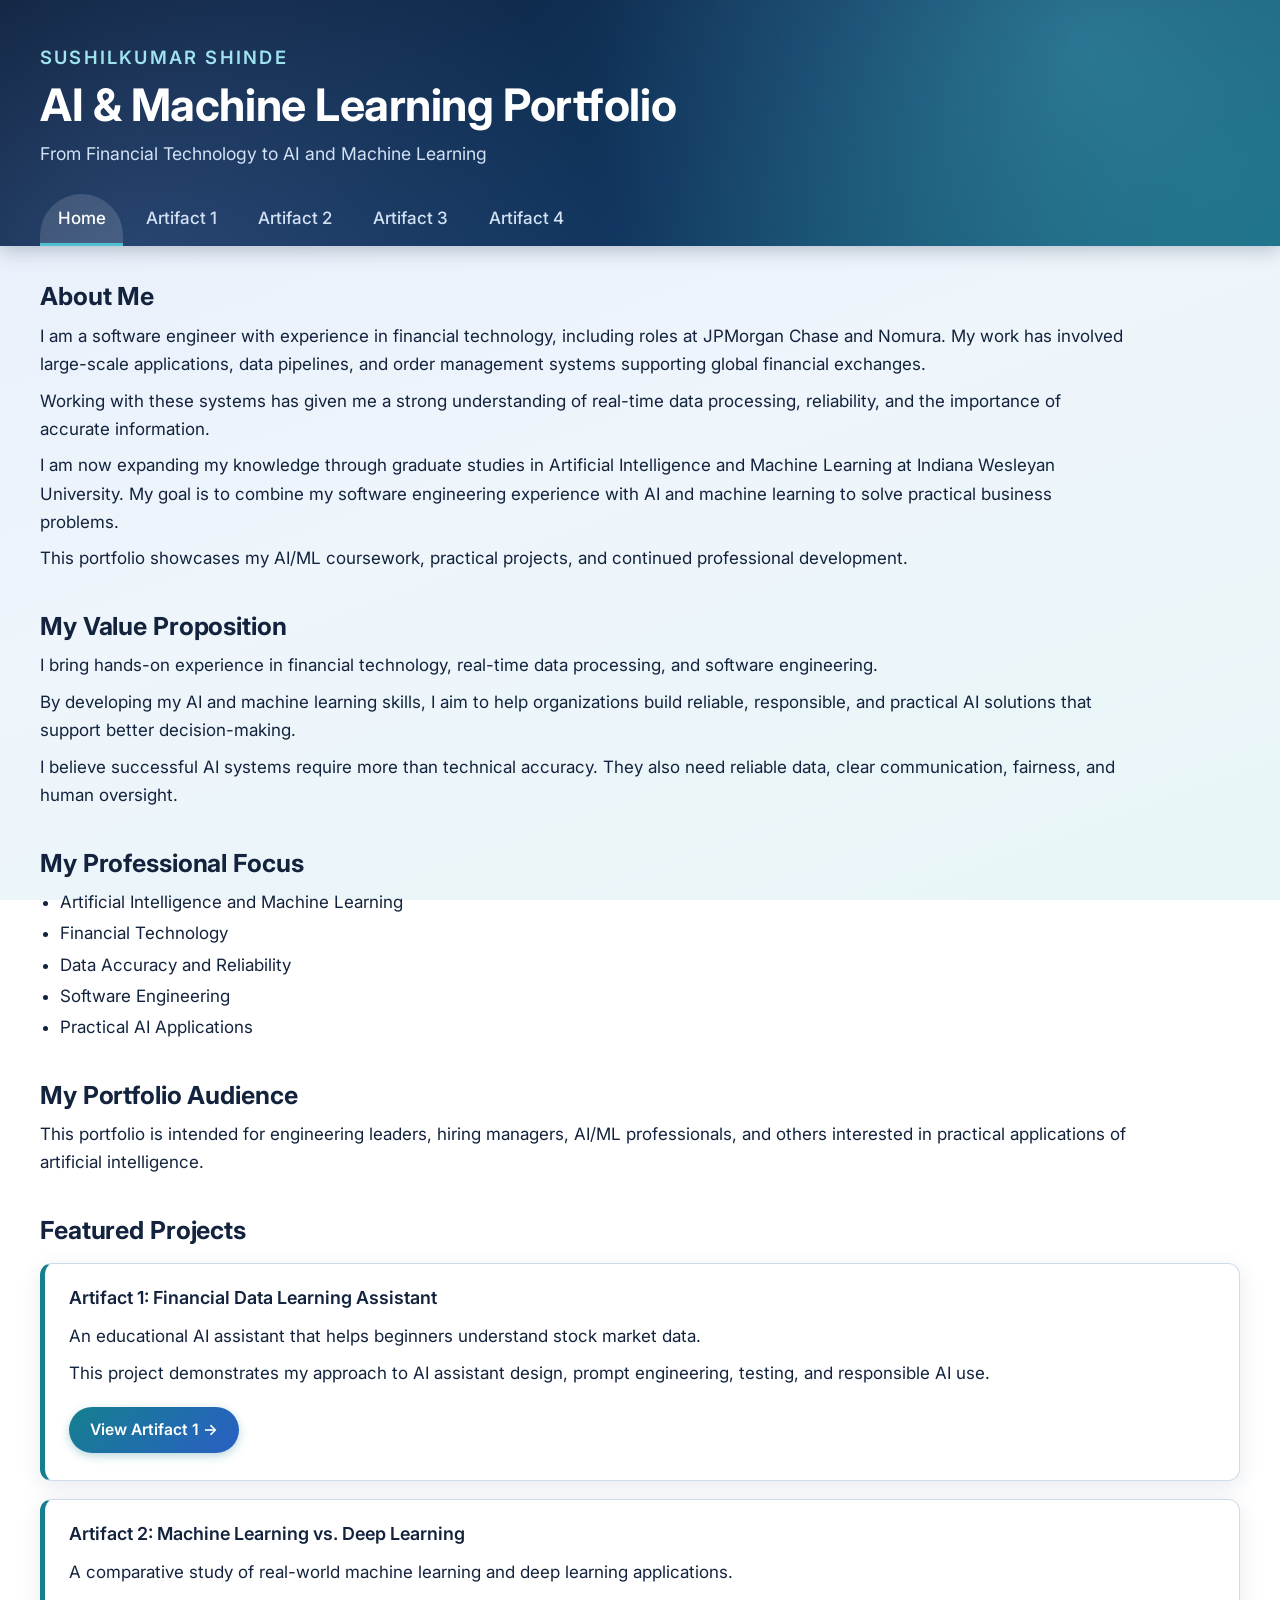
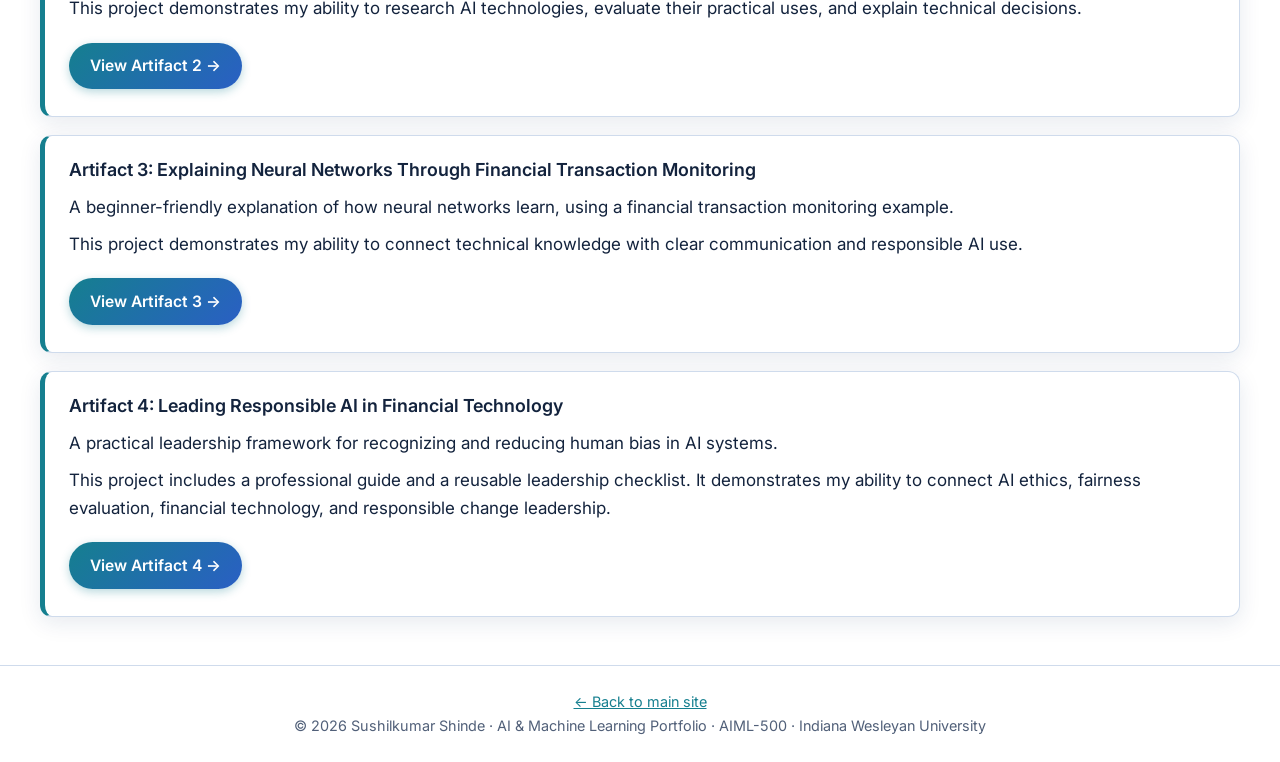
==== portfolio/index.html @ 559c3fca "Add AI & ML portfolio" ====
<!DOCTYPE html>
<html lang="en"><head><meta charset="utf-8"><meta name="viewport" content="width=device-width, initial-scale=1">
<title>Home | AI &amp; Machine Learning Portfolio | Sushilkumar Shinde</title>
<link rel="preconnect" href="https://fonts.googleapis.com"><link rel="preconnect" href="https://fonts.gstatic.com" crossorigin><link href="https://fonts.googleapis.com/css2?family=Inter:wght@400;500;600;700&amp;display=swap" rel="stylesheet"><link rel="stylesheet" href="assets/portfolio.css?v=6"></head>
<body><header><div class="wrap"><p class="eyebrow">Sushilkumar Shinde</p><h1>AI &amp; Machine Learning Portfolio</h1>
<p class="sub">From Financial Technology to AI and Machine Learning</p>
<nav aria-label="Main"><a href="index.html" aria-current="page">Home</a><a href="artifact-1.html">Artifact 1</a><a href="artifact-2.html">Artifact 2</a><a href="artifact-3.html">Artifact 3</a><a href="artifact-4.html">Artifact 4</a></nav></div></header>
<main><div class="wrap">
<h2>About Me</h2>
<p>I am a software engineer with experience in financial technology, including roles at JPMorgan Chase and Nomura. My work has involved large-scale applications, data pipelines, and order management systems supporting global financial exchanges.</p>
<p>Working with these systems has given me a strong understanding of real-time data processing, reliability, and the importance of accurate information.</p>
<p>I am now expanding my knowledge through graduate studies in Artificial Intelligence and Machine Learning at Indiana Wesleyan University. My goal is to combine my software engineering experience with AI and machine learning to solve practical business problems.</p>
<p>This portfolio showcases my AI/ML coursework, practical projects, and continued professional development.</p>
<h2>My Value Proposition</h2>
<p>I bring hands-on experience in financial technology, real-time data processing, and software engineering.</p>
<p>By developing my AI and machine learning skills, I aim to help organizations build reliable, responsible, and practical AI solutions that support better decision-making.</p>
<p>I believe successful AI systems require more than technical accuracy. They also need reliable data, clear communication, fairness, and human oversight.</p>
<h2>My Professional Focus</h2>
<ul><li>Artificial Intelligence and Machine Learning</li><li>Financial Technology</li><li>Data Accuracy and Reliability</li><li>Software Engineering</li><li>Practical AI Applications</li></ul>
<h2>My Portfolio Audience</h2>
<p>This portfolio is intended for engineering leaders, hiring managers, AI/ML professionals, and others interested in practical applications of artificial intelligence.</p>
<h2>Featured Projects</h2>
<div class="proj"><h3 style="margin-top:0">Artifact 1: Financial Data Learning Assistant</h3><p>An educational AI assistant that helps beginners understand stock market data.</p><p>This project demonstrates my approach to AI assistant design, prompt engineering, testing, and responsible AI use.</p><a class="btn" href="artifact-1.html">View Artifact 1 →</a></div>
<div class="proj"><h3 style="margin-top:0">Artifact 2: Machine Learning vs. Deep Learning</h3><p>A comparative study of real-world machine learning and deep learning applications.</p><p>This project demonstrates my ability to research AI technologies, evaluate their practical uses, and explain technical decisions.</p><a class="btn" href="artifact-2.html">View Artifact 2 →</a></div>
<div class="proj"><h3 style="margin-top:0">Artifact 3: Explaining Neural Networks Through Financial Transaction Monitoring</h3><p>A beginner-friendly explanation of how neural networks learn, using a financial transaction monitoring example.</p><p>This project demonstrates my ability to connect technical knowledge with clear communication and responsible AI use.</p><a class="btn" href="artifact-3.html">View Artifact 3 →</a></div>
<div class="proj"><h3 style="margin-top:0">Artifact 4: Leading Responsible AI in Financial Technology</h3><p>A practical leadership framework for recognizing and reducing human bias in AI systems.</p><p>This project includes a professional guide and a reusable leadership checklist. It demonstrates my ability to connect AI ethics, fairness evaluation, financial technology, and responsible change leadership.</p><a class="btn" href="artifact-4.html">View Artifact 4 →</a></div>

</div></main>
<footer><a href="../">← Back to main site</a><br>© 2026 Sushilkumar Shinde · AI &amp; Machine Learning Portfolio · AIML-500 · Indiana Wesleyan University</footer>
</body></html>
---- portfolio/assets/portfolio.css ----
:root{--bg1:#e6eefb;--bg2:#eef5fb;--bg3:#e8f6f7;--ink:#13233d;--muted:#516079;--teal:#157f8f;--blue:#2a5fc4;--card:#ffffff;--line:#cfdbec;--shadow:0 6px 22px rgba(20,50,100,.10);box-sizing:border-box}
@media (prefers-color-scheme:dark){:root{--bg1:#0c1626;--bg2:#0f1c30;--bg3:#0d2230;--ink:#e8eef8;--muted:#a3b3cb;--teal:#4fc0d0;--blue:#7aa2f0;--card:#15233b;--line:#2a3d5c;--shadow:0 6px 22px rgba(0,0,0,.35)}}
*{box-sizing:border-box}
html{scroll-behavior:smooth}
body{margin:0;color:var(--ink);font-family:Inter,"Segoe UI",system-ui,-apple-system,sans-serif;font-size:17px;line-height:1.65;background:linear-gradient(160deg,var(--bg1) 0%,var(--bg2) 50%,var(--bg3) 100%) fixed;min-height:100vh}
h1,h2,h3,nav,.btn,.eyebrow{font-family:inherit}
header{position:relative;overflow:hidden;color:#fff;padding:2.6rem 1.25rem 0;background:radial-gradient(circle at 85% 20%,rgba(79,192,208,.38),transparent 45%),radial-gradient(circle at 10% 110%,rgba(122,162,240,.25),transparent 40%),linear-gradient(135deg,#0a1b34 0%,#12365f 55%,#17657f 100%);box-shadow:0 4px 18px rgba(10,27,52,.25)}
.wrap{max-width:75rem;margin:0 auto}
.eyebrow{margin:0 0 .5rem;font-size:1.15rem;font-weight:600;letter-spacing:.12em;text-transform:uppercase;color:#9fe3ee}
h1,.name{font-weight:700;font-size:clamp(1.9rem,5vw,2.8rem);line-height:1.15;margin:0 0 .5rem;letter-spacing:-.01em}
.sub{margin:0 0 1.6rem;color:#d3e2f5;font-size:1.1rem;font-weight:400}
nav{display:flex;flex-wrap:wrap;gap:.35rem}
nav a{color:#d3e2f5;text-decoration:none;font-weight:500;padding:.65rem 1.1rem;border-radius:999px 999px 0 0;border-bottom:3px solid transparent;transition:background .15s}
nav a:hover{background:rgba(255,255,255,.1);color:#fff}
nav a[aria-current="page"]{color:#fff;background:rgba(255,255,255,.14);border-color:#4fc0d0}
a{color:var(--teal)}
a:focus-visible{outline:3px solid var(--teal);outline-offset:2px}
main{padding:2.2rem 1.25rem 3rem}
h2{font-weight:700;font-size:1.55rem;line-height:1.25;margin:2.4rem 0 .6rem;letter-spacing:-.005em}
h2:first-child{margin-top:0}
h3{font-weight:600;font-size:1.12rem;margin:1.7rem 0 .3rem}
p{margin:.55rem 0;max-width:68rem}
ul,ol{padding-left:1.25rem;margin:.5rem 0}
li{margin:.2rem 0}
.proj{background:var(--card);border:1px solid var(--line);border-left:5px solid var(--teal);border-radius:12px;padding:1.2rem 1.5rem 1.3rem;margin-top:1.1rem;box-shadow:var(--shadow)}
.proj h3{margin-top:0}
.btn{display:inline-block;color:#fff;background:linear-gradient(135deg,var(--teal),var(--blue));text-decoration:none;font-weight:600;font-size:.98rem;padding:.65rem 1.3rem;border-radius:999px;margin:.7rem .6rem .4rem 0;box-shadow:0 3px 10px rgba(21,127,143,.3);transition:transform .15s,box-shadow .15s}
.btn:hover{transform:translateY(-2px);box-shadow:0 6px 16px rgba(21,127,143,.4)}
@media (prefers-color-scheme:dark){.btn{color:#04141c}}
.note{color:var(--muted);font-size:.95rem;font-style:italic}
img{max-width:100%;height:auto;border:1px solid var(--line);border-radius:12px;display:block;margin:.8rem 0;background:transparent;mix-blend-mode:multiply}
@media (prefers-color-scheme:dark){img{mix-blend-mode:normal;background:#ffffff;padding:.5rem;border-color:var(--line)}}
.tw{overflow-x:auto;margin:1rem 0;border-radius:10px;box-shadow:var(--shadow)}
table{border-collapse:collapse;width:100%;min-width:34rem;font-size:.95rem;background:var(--card)}
th,td{border:1px solid var(--line);padding:.6rem .8rem;text-align:left;vertical-align:top}
th{background:#12365f;color:#fff;font-weight:600}
footer{border-top:1px solid var(--line);padding:1.5rem 1.25rem;color:var(--muted);font-size:.9rem;text-align:center}
.name{margin:0 0 .15rem;color:#fff}
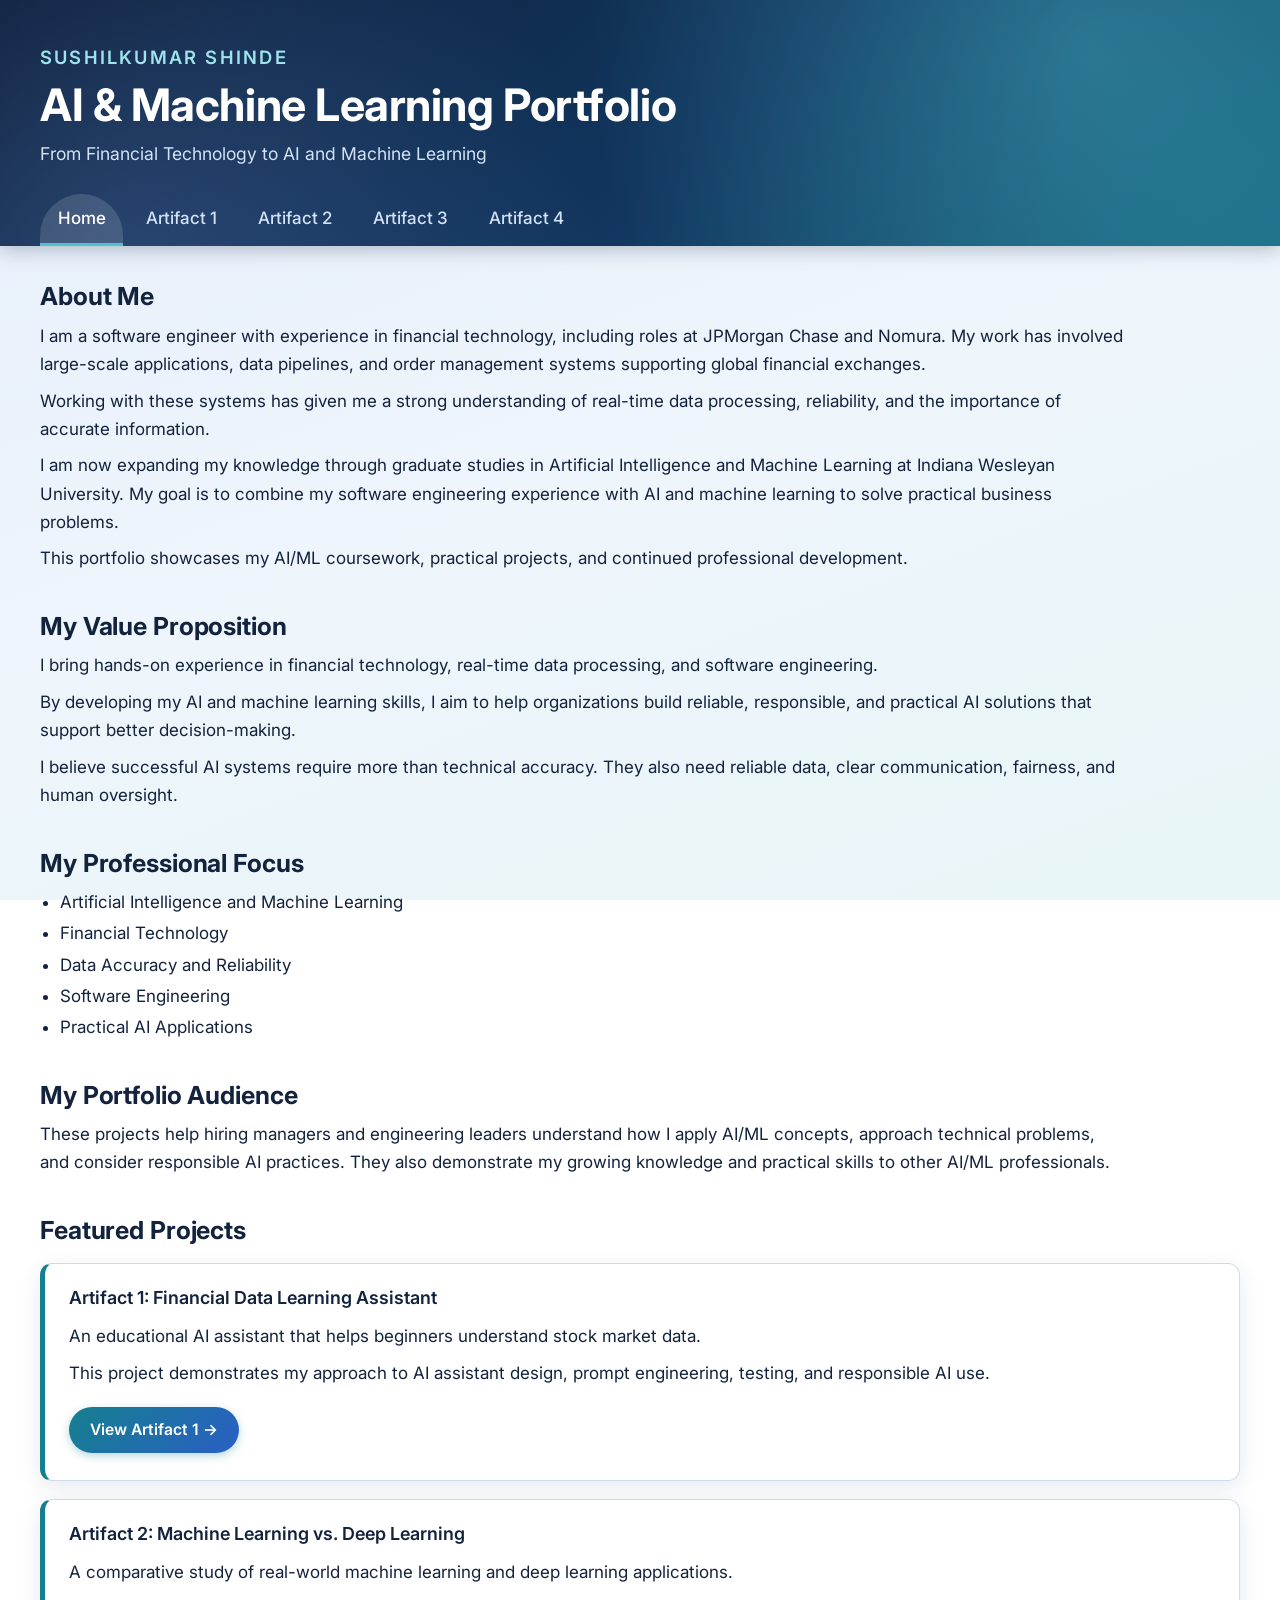
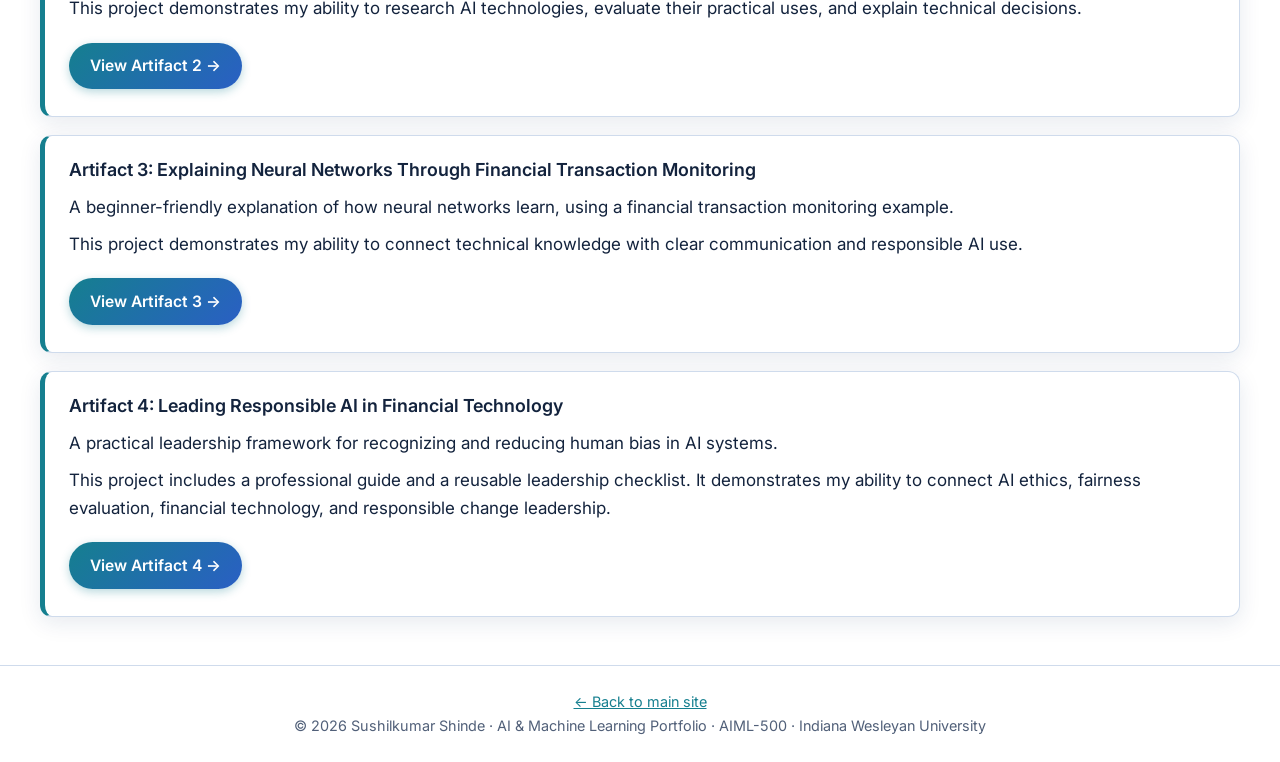
==== commit fb430e4b: "Add AI & ML portfolio" ====
--- a/portfolio/index.html
+++ b/portfolio/index.html
@@ -18,7 +18,8 @@
 <h2>My Professional Focus</h2>
 <ul><li>Artificial Intelligence and Machine Learning</li><li>Financial Technology</li><li>Data Accuracy and Reliability</li><li>Software Engineering</li><li>Practical AI Applications</li></ul>
 <h2>My Portfolio Audience</h2>
-<p>This portfolio is intended for engineering leaders, hiring managers, AI/ML professionals, and others interested in practical applications of artificial intelligence.</p>
+<!--<p>This portfolio is intended for engineering leaders, hiring managers, AI/ML professionals, and others interested in practical applications of artificial intelligence.</p>-->
+<p>These projects help hiring managers and engineering leaders understand how I apply AI/ML concepts, approach technical problems, and consider responsible AI practices. They also demonstrate my growing knowledge and practical skills to other AI/ML professionals.</p>
 <h2>Featured Projects</h2>
 <div class="proj"><h3 style="margin-top:0">Artifact 1: Financial Data Learning Assistant</h3><p>An educational AI assistant that helps beginners understand stock market data.</p><p>This project demonstrates my approach to AI assistant design, prompt engineering, testing, and responsible AI use.</p><a class="btn" href="artifact-1.html">View Artifact 1 →</a></div>
 <div class="proj"><h3 style="margin-top:0">Artifact 2: Machine Learning vs. Deep Learning</h3><p>A comparative study of real-world machine learning and deep learning applications.</p><p>This project demonstrates my ability to research AI technologies, evaluate their practical uses, and explain technical decisions.</p><a class="btn" href="artifact-2.html">View Artifact 2 →</a></div>
